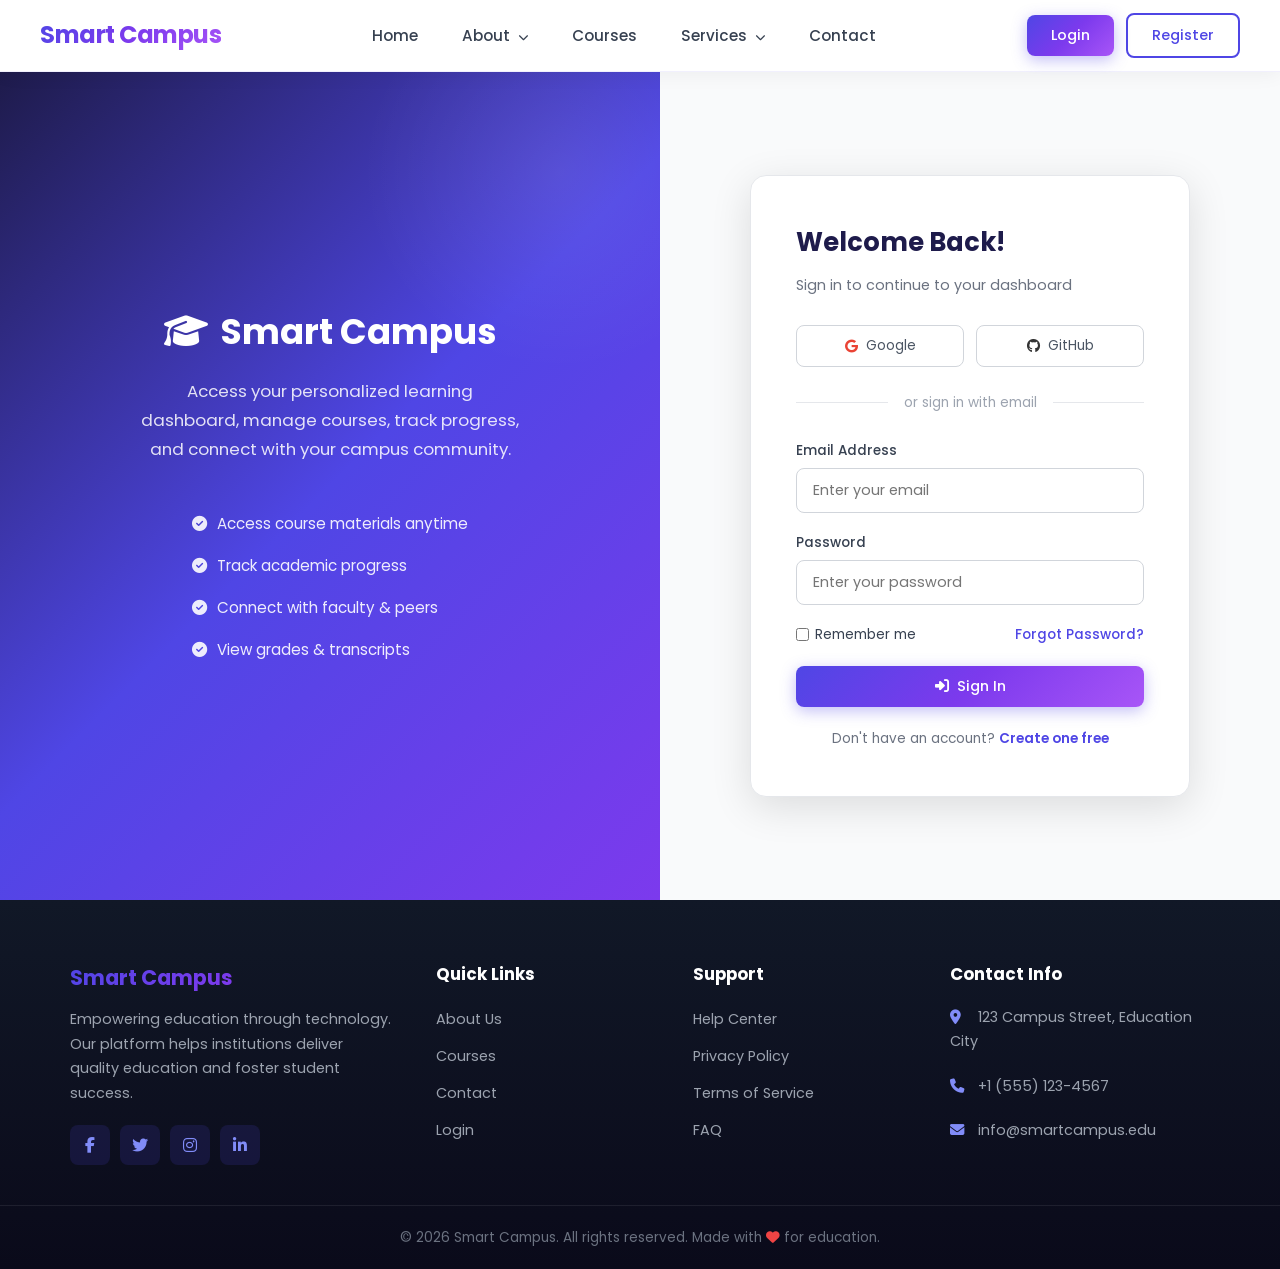
==== pages/login.html @ 4913feeb "project added" ====
<!DOCTYPE html>
<html lang="en">

<head>
    <meta charset="UTF-8">
    <meta name="viewport" content="width=device-width, initial-scale=1.0">
    <meta name="description" content="Login to Smart Campus Portal - Access your student dashboard.">
    <title>Login - Smart Campus</title>
    <link rel="stylesheet" href="../css/style.css">
    <link href="https://cdnjs.cloudflare.com/ajax/libs/font-awesome/6.5.1/css/all.min.css" rel="stylesheet">
    <link href="https://fonts.googleapis.com/css2?family=Poppins:wght@300;400;500;600;700&display=swap"
        rel="stylesheet">
</head>

<body class="auth-body">

    <!-- ============ NAVBAR ============ -->
    <header class="navbar">
        <div class="logo">Smart Campus</div>
        <nav class="nav-menu">
            <ul>
                <li><a href="../index.html">Home</a></li>
                <li class="dropdown">
                    <a href="#">About <i class="fas fa-chevron-down" style="font-size:0.65rem;margin-left:4px"></i></a>
                    <ul class="dropdown-menu">
                        <li><a href="about.html"><i class="fas fa-bullseye" style="margin-right:8px;width:16px"></i>Our
                                Mission</a></li>
                        <li><a href="about.html"><i class="fas fa-users"
                                    style="margin-right:8px;width:16px"></i>Team</a></li>
                        <li><a href="about.html"><i class="fas fa-clock"
                                    style="margin-right:8px;width:16px"></i>History</a></li>
                    </ul>
                </li>
                <li><a href="courses.html">Courses</a></li>
                <li class="dropdown">
                    <a href="#">Services <i class="fas fa-chevron-down"
                            style="font-size:0.65rem;margin-left:4px"></i></a>
                    <ul class="dropdown-menu">
                        <li><a href="dashboard.html"><i class="fas fa-th-large"
                                    style="margin-right:8px;width:16px"></i>Student Portal</a></li>
                        <li><a href="admin.html"><i class="fas fa-shield-alt"
                                    style="margin-right:8px;width:16px"></i>Admin Panel</a></li>
                        <li><a href="contact.html"><i class="fas fa-headset"
                                    style="margin-right:8px;width:16px"></i>Support</a></li>
                    </ul>
                </li>
                <li><a href="contact.html">Contact</a></li>
            </ul>
        </nav>
        <div class="nav-right">
            <a href="login.html" class="btn primary-btn">Login</a>
            <a href="register.html" class="btn outline-btn">Register</a>
        </div>
    </header>

    <!-- ============ AUTH SPLIT LAYOUT ============ -->
    <div class="auth-page">
        <div class="auth-brand">
            <h2><i class="fas fa-graduation-cap" style="margin-right:12px"></i>Smart Campus</h2>
            <p>Access your personalized learning dashboard, manage courses, track progress, and connect with your campus
                community.</p>
            <ul class="brand-features">
                <li><i class="fas fa-check-circle"></i> Access course materials anytime</li>
                <li><i class="fas fa-check-circle"></i> Track academic progress</li>
                <li><i class="fas fa-check-circle"></i> Connect with faculty &amp; peers</li>
                <li><i class="fas fa-check-circle"></i> View grades &amp; transcripts</li>
            </ul>
        </div>
        <div class="auth-form-side">
            <div class="auth-container fade-in">
                <h2>Welcome Back!</h2>
                <p class="subtitle">Sign in to continue to your dashboard</p>

                <div class="social-login">
                    <button class="social-login-btn"><i class="fab fa-google" style="color:#ea4335"></i> Google</button>
                    <button class="social-login-btn"><i class="fab fa-github" style="color:#333"></i> GitHub</button>
                </div>

                <div class="divider">or sign in with email</div>

                <form action="dashboard.html">
                    <div class="form-group">
                        <label>Email Address</label>
                        <input type="email" placeholder="Enter your email" required>
                    </div>
                    <div class="form-group">
                        <label>Password</label>
                        <input type="password" placeholder="Enter your password" required>
                    </div>
                    <div class="form-options">
                        <label style="display:flex;align-items:center;gap:6px;cursor:pointer"><input type="checkbox">
                            Remember me</label>
                        <a href="#">Forgot Password?</a>
                    </div>
                    <button type="submit" class="btn primary-btn" style="width:100%">
                        <i class="fas fa-sign-in-alt"></i> Sign In
                    </button>
                    <p class="redirect-text">Don't have an account? <a href="register.html">Create one free</a></p>
                </form>
            </div>
        </div>
    </div>

    <!-- ============ FOOTER ============ -->
    <footer class="footer">
        <div class="footer-content">
            <div class="footer-section">
                <h3>Smart Campus</h3>
                <p>Empowering education through technology. Our platform helps institutions deliver quality education
                    and foster student success.</p>
                <div class="social-links">
                    <a href="#" class="social-icon"><i class="fab fa-facebook-f"></i></a>
                    <a href="#" class="social-icon"><i class="fab fa-twitter"></i></a>
                    <a href="#" class="social-icon"><i class="fab fa-instagram"></i></a>
                    <a href="#" class="social-icon"><i class="fab fa-linkedin-in"></i></a>
                </div>
            </div>
            <div class="footer-section">
                <h4>Quick Links</h4>
                <ul>
                    <li><a href="about.html">About Us</a></li>
                    <li><a href="courses.html">Courses</a></li>
                    <li><a href="contact.html">Contact</a></li>
                    <li><a href="login.html">Login</a></li>
                </ul>
            </div>
            <div class="footer-section">
                <h4>Support</h4>
                <ul>
                    <li><a href="#">Help Center</a></li>
                    <li><a href="#">Privacy Policy</a></li>
                    <li><a href="#">Terms of Service</a></li>
                    <li><a href="#">FAQ</a></li>
                </ul>
            </div>
            <div class="footer-section">
                <h4>Contact Info</h4>
                <p><i class="fas fa-map-marker-alt"></i> 123 Campus Street, Education City</p>
                <p><i class="fas fa-phone"></i> +1 (555) 123-4567</p>
                <p><i class="fas fa-envelope"></i> info@smartcampus.edu</p>
            </div>
        </div>
        <div class="footer-bottom">
            <p>&copy; 2026 Smart Campus. All rights reserved. Made with <i class="fas fa-heart"
                    style="color:#ef4444"></i> for education.</p>
        </div>
    </footer>

</body>

</html>
---- css/style.css ----
/* ================= CSS VARIABLES & DESIGN TOKENS ================= */
:root {
    --primary: #4f46e5;
    --primary-dark: #4338ca;
    --primary-light: #818cf8;
    --secondary: #7c3aed;
    --accent: #10b981;
    --accent-light: #34d399;
    --warning: #f59e0b;
    --danger: #ef4444;
    --dark: #1e1b4b;
    --dark-2: #312e81;
    --gray-900: #111827;
    --gray-800: #1f2937;
    --gray-700: #374151;
    --gray-600: #4b5563;
    --gray-500: #6b7280;
    --gray-400: #9ca3af;
    --gray-300: #d1d5db;
    --gray-200: #e5e7eb;
    --gray-100: #f3f4f6;
    --gray-50: #f9fafb;
    --white: #ffffff;
    --gradient-primary: linear-gradient(135deg, #4f46e5 0%, #7c3aed 50%, #a855f7 100%);
    --gradient-hero: linear-gradient(135deg, #1e1b4b 0%, #4f46e5 50%, #7c3aed 100%);
    --gradient-card: linear-gradient(135deg, #667eea 0%, #764ba2 100%);
    --shadow-sm: 0 1px 3px rgba(0,0,0,0.08);
    --shadow-md: 0 4px 15px rgba(0,0,0,0.1);
    --shadow-lg: 0 10px 40px rgba(0,0,0,0.12);
    --shadow-xl: 0 20px 60px rgba(0,0,0,0.15);
    --shadow-glow: 0 0 30px rgba(79,70,229,0.3);
    --radius-sm: 8px;
    --radius-md: 12px;
    --radius-lg: 16px;
    --radius-xl: 24px;
    --radius-full: 50%;
    --transition: all 0.3s cubic-bezier(0.4, 0, 0.2, 1);
}

/* ================= RESET & BASE ================= */
*, *::before, *::after { margin: 0; padding: 0; box-sizing: border-box; }
html { scroll-behavior: smooth; }
body {
    font-family: 'Poppins', sans-serif;
    background: var(--gray-50);
    color: var(--gray-700);
    line-height: 1.7;
    overflow-x: hidden;
}
a { text-decoration: none; color: inherit; transition: var(--transition); }
ul { list-style: none; }
img { max-width: 100%; height: auto; display: block; }
.container { max-width: 1200px; margin: 0 auto; padding: 0 30px; }

/* ================= NAVBAR ================= */
.navbar {
    background: rgba(255,255,255,0.95);
    backdrop-filter: blur(20px);
    -webkit-backdrop-filter: blur(20px);
    padding: 0 40px;
    display: flex;
    justify-content: space-between;
    align-items: center;
    box-shadow: 0 1px 20px rgba(0,0,0,0.06);
    position: sticky;
    top: 0;
    z-index: 1000;
    height: 72px;
    border-bottom: 1px solid rgba(79,70,229,0.08);
}
.logo {
    font-size: 1.5rem;
    font-weight: 700;
    background: var(--gradient-primary);
    -webkit-background-clip: text;
    -webkit-text-fill-color: transparent;
    background-clip: text;
    letter-spacing: -0.5px;
}
.nav-menu ul { display: flex; gap: 8px; align-items: center; }
.nav-menu > ul > li > a {
    display: block;
    padding: 8px 18px;
    font-weight: 500;
    color: var(--gray-700);
    border-radius: var(--radius-sm);
    font-size: 0.95rem;
    position: relative;
}
.nav-menu > ul > li > a:hover,
.nav-menu > ul > li > a.active {
    color: var(--primary);
    background: rgba(79,70,229,0.06);
}
/* Dropdown */
.dropdown { position: relative; }
.dropdown-menu {
    position: absolute;
    top: calc(100% + 8px);
    left: 0;
    background: var(--white);
    min-width: 200px;
    box-shadow: var(--shadow-lg);
    border-radius: var(--radius-md);
    opacity: 0;
    visibility: hidden;
    transform: translateY(-8px);
    transition: var(--transition);
    z-index: 1001;
    padding: 8px 0;
    border: 1px solid var(--gray-200);
}
.dropdown:hover .dropdown-menu {
    opacity: 1; visibility: visible; transform: translateY(0);
}
.dropdown-menu li a {
    display: block;
    padding: 10px 20px;
    color: var(--gray-600);
    font-size: 0.9rem;
    font-weight: 400;
    border-left: 3px solid transparent;
    transition: var(--transition);
}
.dropdown-menu li a:hover {
    background: var(--gray-50);
    color: var(--primary);
    border-left-color: var(--primary);
}
.nav-right { display: flex; gap: 12px; align-items: center; }
.profile-img { width: 36px; height: 36px; border-radius: var(--radius-full); border: 2px solid var(--primary-light); }
.nav-right .fa-bell { font-size: 1.1rem; color: var(--gray-500); cursor: pointer; position: relative; }

/* ================= BUTTONS ================= */
.btn {
    display: inline-flex;
    align-items: center;
    justify-content: center;
    gap: 8px;
    padding: 10px 24px;
    border: 2px solid transparent;
    border-radius: var(--radius-sm);
    font-family: 'Poppins', sans-serif;
    font-weight: 500;
    font-size: 0.9rem;
    cursor: pointer;
    transition: var(--transition);
    text-decoration: none;
    line-height: 1.5;
    white-space: nowrap;
}
.btn:hover { transform: translateY(-2px); }
.primary-btn {
    background: var(--gradient-primary);
    color: var(--white);
    border: none;
    box-shadow: 0 4px 15px rgba(79,70,229,0.35);
}
.primary-btn:hover { box-shadow: 0 6px 25px rgba(79,70,229,0.5); }
.secondary-btn {
    background: transparent;
    border: 2px solid var(--white);
    color: var(--white);
}
.secondary-btn:hover { background: var(--white); color: var(--primary); }
.outline-btn {
    background: transparent;
    border: 2px solid var(--primary);
    color: var(--primary);
}
.outline-btn:hover { background: var(--primary); color: var(--white); }
.success-btn { background: var(--accent); color: var(--white); border: none; }
.success-btn:hover { background: #059669; }
.warning-btn { background: var(--warning); color: var(--white); border: none; }
.warning-btn:hover { background: #d97706; }
.danger-btn { background: var(--danger); color: var(--white); border: none; }
.danger-btn:hover { background: #dc2626; }
.small-btn { padding: 6px 14px; font-size: 0.8rem; border-radius: 6px; }
.ghost-btn { background: rgba(255,255,255,0.15); color: var(--white); border: 1px solid rgba(255,255,255,0.3); }
.ghost-btn:hover { background: rgba(255,255,255,0.25); }
.action-btn { width: 100%; padding: 12px 20px; }

/* ================= HERO ================= */
.hero {
    min-height: 88vh;
    display: flex;
    align-items: center;
    justify-content: space-between;
    padding: 60px 60px;
    background: var(--gradient-hero);
    color: var(--white);
    position: relative;
    overflow: hidden;
}
.hero::before {
    content: '';
    position: absolute;
    top: -50%;
    right: -20%;
    width: 700px;
    height: 700px;
    background: radial-gradient(circle, rgba(124,58,237,0.3) 0%, transparent 70%);
    border-radius: var(--radius-full);
    animation: float 8s ease-in-out infinite;
}
.hero::after {
    content: '';
    position: absolute;
    bottom: -30%;
    left: -10%;
    width: 500px;
    height: 500px;
    background: radial-gradient(circle, rgba(16,185,129,0.15) 0%, transparent 70%);
    border-radius: var(--radius-full);
    animation: float 10s ease-in-out infinite reverse;
}
.hero-content { flex: 1; max-width: 580px; position: relative; z-index: 2; animation: fadeInUp 1s ease; }
.hero-content h1 { font-size: 3.2rem; font-weight: 700; line-height: 1.2; margin-bottom: 20px; letter-spacing: -1px; }
.hero-content p { font-size: 1.15rem; opacity: 0.9; margin-bottom: 30px; font-weight: 300; line-height: 1.8; }
.hero-buttons { display: flex; gap: 16px; flex-wrap: wrap; }
.hero-image { flex: 1; text-align: center; position: relative; z-index: 2; animation: fadeInUp 1s ease 0.3s both; }
.hero-image img { max-width: 90%; border-radius: var(--radius-lg); box-shadow: var(--shadow-xl); }

/* ================= STATS BAR ================= */
.stats-bar { background: var(--white); padding: 50px 0; box-shadow: var(--shadow-sm); }
.stats-grid { display: grid; grid-template-columns: repeat(4, 1fr); gap: 30px; text-align: center; }
.stat-item h3 { font-size: 2.5rem; font-weight: 700; background: var(--gradient-primary); -webkit-background-clip: text; -webkit-text-fill-color: transparent; background-clip: text; }
.stat-item p { color: var(--gray-500); font-weight: 500; margin-top: 4px; }

/* ================= FEATURES ================= */
.features { padding: 80px 0; background: var(--gray-50); }
.section-header { text-align: center; margin-bottom: 50px; }
.section-header h2 { font-size: 2.2rem; font-weight: 700; color: var(--dark); margin-bottom: 12px; }
.section-header p { color: var(--gray-500); font-size: 1.05rem; max-width: 600px; margin: 0 auto; }
.features-grid { display: grid; grid-template-columns: repeat(auto-fit, minmax(300px, 1fr)); gap: 30px; }
.feature-card {
    background: var(--white);
    padding: 35px 30px;
    border-radius: var(--radius-lg);
    box-shadow: var(--shadow-sm);
    text-align: center;
    transition: var(--transition);
    border: 1px solid var(--gray-200);
    position: relative;
    overflow: hidden;
}
.feature-card::before {
    content: '';
    position: absolute;
    top: 0; left: 0; right: 0;
    height: 4px;
    background: var(--gradient-primary);
    transform: scaleX(0);
    transition: var(--transition);
}
.feature-card:hover::before { transform: scaleX(1); }
.feature-card:hover { transform: translateY(-8px); box-shadow: var(--shadow-lg); border-color: transparent; }
.feature-card .icon-wrap {
    width: 70px; height: 70px; border-radius: var(--radius-md);
    display: flex; align-items: center; justify-content: center;
    margin: 0 auto 20px; font-size: 1.6rem;
}
.icon-wrap.blue { background: rgba(79,70,229,0.1); color: var(--primary); }
.icon-wrap.green { background: rgba(16,185,129,0.1); color: var(--accent); }
.icon-wrap.purple { background: rgba(124,58,237,0.1); color: var(--secondary); }
.icon-wrap.orange { background: rgba(245,158,11,0.1); color: var(--warning); }
.feature-card h3 { font-size: 1.2rem; font-weight: 600; color: var(--dark); margin-bottom: 10px; }
.feature-card p { color: var(--gray-500); font-size: 0.95rem; line-height: 1.7; }

/* ================= TESTIMONIALS ================= */
.testimonials { padding: 80px 0; background: var(--white); }
.testimonials-grid { display: grid; grid-template-columns: repeat(auto-fit, minmax(320px, 1fr)); gap: 30px; }
.testimonial-card {
    background: var(--gray-50);
    padding: 30px;
    border-radius: var(--radius-lg);
    border: 1px solid var(--gray-200);
    transition: var(--transition);
    position: relative;
}
.testimonial-card:hover { box-shadow: var(--shadow-md); transform: translateY(-4px); }
.testimonial-card .quote-icon { font-size: 2rem; color: var(--primary-light); margin-bottom: 15px; opacity: 0.5; }
.testimonial-card p { color: var(--gray-600); font-style: italic; margin-bottom: 20px; line-height: 1.8; }
.testimonial-author { display: flex; align-items: center; gap: 12px; }
.testimonial-author img { width: 45px; height: 45px; border-radius: var(--radius-full); }
.testimonial-author h4 { font-size: 0.95rem; color: var(--dark); }
.testimonial-author span { font-size: 0.8rem; color: var(--gray-500); }

/* ================= CTA BANNER ================= */
.cta-banner {
    padding: 80px 0;
    background: var(--gradient-hero);
    color: var(--white);
    text-align: center;
}
.cta-banner h2 { font-size: 2.2rem; font-weight: 700; margin-bottom: 15px; }
.cta-banner p { font-size: 1.1rem; opacity: 0.9; margin-bottom: 30px; max-width: 600px; margin-left: auto; margin-right: auto; }
.cta-buttons { display: flex; gap: 16px; justify-content: center; flex-wrap: wrap; }

/* ================= FAQ / ACCORDION ================= */
.faq { padding: 80px 0; background: var(--gray-50); }
.accordion { max-width: 780px; margin: 0 auto; }
.accordion-item {
    margin-bottom: 12px;
    border: 1px solid var(--gray-200);
    border-radius: var(--radius-md);
    overflow: hidden;
    background: var(--white);
    transition: var(--transition);
}
.accordion-item:hover { border-color: var(--primary-light); }
.accordion-item input[type="checkbox"] { display: none; }
.accordion-header {
    display: flex;
    align-items: center;
    justify-content: space-between;
    width: 100%;
    padding: 18px 24px;
    background: var(--white);
    border: none;
    text-align: left;
    cursor: pointer;
    font-size: 1rem;
    font-weight: 500;
    color: var(--dark);
    transition: var(--transition);
}
.accordion-header:hover { background: var(--gray-50); }
.accordion-header::after {
    content: '+';
    font-size: 1.4rem;
    font-weight: 300;
    color: var(--primary);
    transition: var(--transition);
    flex-shrink: 0;
    margin-left: 16px;
}
.accordion-item input[type="checkbox"]:checked ~ .accordion-header::after {
    content: '−';
    transform: rotate(180deg);
}
.accordion-item input[type="checkbox"]:checked ~ .accordion-header {
    background: rgba(79,70,229,0.04);
    color: var(--primary);
}
.accordion-content {
    max-height: 0;
    overflow: hidden;
    transition: max-height 0.4s ease;
}
.accordion-item input[type="checkbox"]:checked ~ .accordion-content {
    max-height: 300px;
}
.accordion-content p { padding: 0 24px 20px; color: var(--gray-600); line-height: 1.8; }

/* ================= FOOTER ================= */
.footer {
    background: linear-gradient(180deg, var(--gray-900) 0%, #0a0a1a 100%);
    color: var(--gray-300);
    padding: 60px 0 0;
}
.footer-content {
    display: grid;
    grid-template-columns: 1.5fr 1fr 1fr 1.2fr;
    gap: 40px;
    max-width: 1200px;
    margin: 0 auto;
    padding: 0 30px 40px;
}
.footer-section h3 {
    font-size: 1.3rem;
    margin-bottom: 12px;
    background: var(--gradient-primary);
    -webkit-background-clip: text;
    -webkit-text-fill-color: transparent;
    background-clip: text;
}
.footer-section > p { font-size: 0.9rem; line-height: 1.7; margin-bottom: 20px; color: var(--gray-400); }
.footer-section h4 { color: var(--white); margin-bottom: 16px; font-size: 1.05rem; }
.footer-section ul li { margin-bottom: 10px; }
.footer-section ul li a { color: var(--gray-400); font-size: 0.9rem; transition: var(--transition); }
.footer-section ul li a:hover { color: var(--primary-light); padding-left: 6px; }
.footer-section p i { color: var(--primary-light); margin-right: 8px; width: 16px; }
.social-links { display: flex; gap: 10px; margin-top: 16px; }
.social-icon {
    width: 40px; height: 40px;
    background: rgba(79,70,229,0.15);
    color: var(--primary-light);
    display: flex; align-items: center; justify-content: center;
    border-radius: var(--radius-sm);
    font-size: 1rem;
    transition: var(--transition);
}
.social-icon:hover {
    background: var(--primary);
    color: var(--white);
    transform: translateY(-3px);
    box-shadow: 0 5px 15px rgba(79,70,229,0.4);
}
.footer-bottom {
    text-align: center;
    padding: 20px 30px;
    border-top: 1px solid rgba(255,255,255,0.08);
    font-size: 0.85rem;
    color: var(--gray-500);
}

/* ================= AUTH PAGES ================= */
.auth-body { background: var(--gray-50); }
.auth-page { min-height: calc(100vh - 72px); display: flex; }
.auth-brand {
    flex: 1;
    background: var(--gradient-hero);
    display: flex;
    flex-direction: column;
    align-items: center;
    justify-content: center;
    color: var(--white);
    padding: 60px;
    text-align: center;
    position: relative;
    overflow: hidden;
}
.auth-brand::before {
    content: '';
    position: absolute;
    width: 400px; height: 400px;
    background: radial-gradient(circle, rgba(255,255,255,0.08) 0%, transparent 70%);
    border-radius: var(--radius-full);
    top: -100px; right: -100px;
}
.auth-brand h2 { font-size: 2.2rem; margin-bottom: 16px; font-weight: 700; }
.auth-brand p { font-size: 1.05rem; opacity: 0.85; max-width: 380px; line-height: 1.7; }
.auth-brand .brand-features { margin-top: 40px; text-align: left; }
.auth-brand .brand-features li { padding: 8px 0; font-size: 0.95rem; opacity: 0.9; display: flex; align-items: center; gap: 10px; }
.auth-form-side {
    flex: 1;
    display: flex;
    align-items: center;
    justify-content: center;
    padding: 40px;
}
.auth-container {
    background: var(--white);
    padding: 45px;
    width: 100%;
    max-width: 440px;
    border-radius: var(--radius-lg);
    box-shadow: var(--shadow-lg);
    border: 1px solid var(--gray-200);
}
.auth-container h2 { font-size: 1.6rem; font-weight: 700; color: var(--dark); margin-bottom: 8px; }
.auth-container .subtitle { color: var(--gray-500); margin-bottom: 28px; font-size: 0.9rem; }
.social-login { display: flex; gap: 12px; margin-bottom: 24px; }
.social-login-btn {
    flex: 1; display: flex; align-items: center; justify-content: center; gap: 8px;
    padding: 10px; border: 1px solid var(--gray-300); border-radius: var(--radius-sm);
    background: var(--white); cursor: pointer; font-family: 'Poppins', sans-serif;
    font-size: 0.85rem; color: var(--gray-600); transition: var(--transition);
}
.social-login-btn:hover { background: var(--gray-50); border-color: var(--primary); }
.divider { display: flex; align-items: center; gap: 16px; margin-bottom: 24px; color: var(--gray-400); font-size: 0.85rem; }
.divider::before, .divider::after { content: ''; flex: 1; height: 1px; background: var(--gray-200); }

/* ================= FORMS ================= */
.form-group { margin-bottom: 18px; }
.form-group label { display: block; font-size: 0.85rem; font-weight: 500; color: var(--gray-700); margin-bottom: 6px; }
.form-group input,
.form-group select,
.form-group textarea {
    width: 100%;
    padding: 11px 16px;
    border: 1.5px solid var(--gray-300);
    border-radius: var(--radius-sm);
    font-family: 'Poppins', sans-serif;
    font-size: 0.9rem;
    color: var(--gray-700);
    background: var(--white);
    transition: var(--transition);
    outline: none;
}
.form-group input:focus,
.form-group select:focus,
.form-group textarea:focus {
    border-color: var(--primary);
    box-shadow: 0 0 0 3px rgba(79,70,229,0.1);
}
.form-group textarea { resize: vertical; min-height: 100px; }
.form-row { display: grid; grid-template-columns: 1fr 1fr; gap: 16px; }
.form-options { display: flex; justify-content: space-between; align-items: center; margin-bottom: 20px; font-size: 0.85rem; }
.form-options a { color: var(--primary); font-weight: 500; }
.form-options a:hover { text-decoration: underline; }
.redirect-text { text-align: center; margin-top: 20px; font-size: 0.85rem; color: var(--gray-500); }
.redirect-text a { color: var(--primary); font-weight: 600; }
.radio-group { display: flex; gap: 20px; margin-top: 6px; }
.radio-group label { display: flex; align-items: center; gap: 6px; font-size: 0.9rem; cursor: pointer; }
.checkbox-group label { display: flex; align-items: center; gap: 8px; font-size: 0.85rem; cursor: pointer; }

/* ================= PAGE HERO BANNERS ================= */
.about-hero, .contact-hero, .courses-hero {
    background: var(--gradient-hero);
    color: var(--white);
    padding: 90px 0 70px;
    text-align: center;
    position: relative;
    overflow: hidden;
}
.about-hero::before, .contact-hero::before, .courses-hero::before {
    content: '';
    position: absolute;
    width: 500px; height: 500px;
    background: radial-gradient(circle, rgba(255,255,255,0.05) 0%, transparent 70%);
    border-radius: var(--radius-full);
    top: -200px; right: -100px;
}
.about-hero h1, .contact-hero h1, .courses-hero h1 { font-size: 2.8rem; font-weight: 700; margin-bottom: 12px; }
.about-hero p, .contact-hero p, .courses-hero p { font-size: 1.1rem; opacity: 0.85; max-width: 600px; margin: 0 auto; }

/* ================= ABOUT PAGE ================= */
.mission { padding: 80px 0; background: var(--white); }
.mission-content { display: grid; grid-template-columns: 1fr 1fr; gap: 60px; align-items: center; }
.mission-text h2 { font-size: 2rem; color: var(--dark); margin-bottom: 16px; }
.mission-text > p { color: var(--gray-600); line-height: 1.8; margin-bottom: 20px; }
.mission-text ul { padding-left: 0; }
.mission-text li {
    padding: 8px 0;
    padding-left: 28px;
    position: relative;
    color: var(--gray-600);
}
.mission-text li::before {
    content: '✓';
    position: absolute;
    left: 0;
    color: var(--accent);
    font-weight: 700;
}
.mission-image img { width: 100%; border-radius: var(--radius-lg); box-shadow: var(--shadow-lg); }

/* Timeline */
.timeline-section { padding: 80px 0; background: var(--gray-50); }
.timeline { max-width: 700px; margin: 0 auto; position: relative; padding-left: 40px; }
.timeline::before {
    content: '';
    position: absolute;
    left: 15px; top: 0; bottom: 0;
    width: 3px;
    background: var(--gradient-primary);
    border-radius: 3px;
}
.timeline-item { position: relative; margin-bottom: 35px; }
.timeline-item::before {
    content: '';
    position: absolute;
    left: -33px; top: 6px;
    width: 14px; height: 14px;
    background: var(--primary);
    border-radius: var(--radius-full);
    border: 3px solid var(--white);
    box-shadow: var(--shadow-sm);
}
.timeline-item h3 { font-size: 1.1rem; color: var(--dark); margin-bottom: 4px; }
.timeline-item .year { font-size: 0.8rem; color: var(--primary); font-weight: 600; margin-bottom: 6px; display: inline-block; }
.timeline-item p { color: var(--gray-500); font-size: 0.9rem; }

/* Team */
.team { padding: 80px 0; background: var(--white); }
.team-grid { display: grid; grid-template-columns: repeat(auto-fit, minmax(260px, 1fr)); gap: 30px; }
.team-member {
    background: var(--white);
    padding: 35px 25px;
    border-radius: var(--radius-lg);
    box-shadow: var(--shadow-sm);
    text-align: center;
    transition: var(--transition);
    border: 1px solid var(--gray-200);
}
.team-member:hover { transform: translateY(-8px); box-shadow: var(--shadow-lg); border-color: transparent; }
.team-member img { width: 100px; height: 100px; border-radius: var(--radius-full); margin: 0 auto 16px; border: 4px solid var(--gray-100); }
.team-member h3 { font-size: 1.1rem; color: var(--dark); margin-bottom: 4px; }
.team-member .role { color: var(--primary); font-weight: 500; font-size: 0.9rem; margin-bottom: 10px; }
.team-member p:last-of-type { color: var(--gray-500); font-size: 0.85rem; line-height: 1.6; }
.team-social { display: flex; gap: 8px; justify-content: center; margin-top: 14px; }
.team-social a {
    width: 32px; height: 32px;
    display: flex; align-items: center; justify-content: center;
    border-radius: var(--radius-full);
    background: var(--gray-100);
    color: var(--gray-500);
    font-size: 0.8rem;
    transition: var(--transition);
}
.team-social a:hover { background: var(--primary); color: var(--white); }

/* ================= COURSES PAGE ================= */
.courses-content { padding: 80px 0; background: var(--gray-50); }
.course-filters { display: flex; gap: 10px; justify-content: center; margin-bottom: 40px; flex-wrap: wrap; }
.filter-tag {
    padding: 8px 22px;
    border-radius: 50px;
    border: 2px solid var(--gray-300);
    color: var(--gray-600);
    font-size: 0.85rem;
    font-weight: 500;
    cursor: pointer;
    transition: var(--transition);
    background: var(--white);
}
.filter-tag:hover, .filter-tag.active-tag {
    background: var(--primary);
    color: var(--white);
    border-color: var(--primary);
}
.courses-grid { display: grid; grid-template-columns: repeat(auto-fit, minmax(340px, 1fr)); gap: 30px; }
.course-card {
    background: var(--white);
    border-radius: var(--radius-lg);
    box-shadow: var(--shadow-sm);
    overflow: hidden;
    transition: var(--transition);
    border: 1px solid var(--gray-200);
}
.course-card:hover { transform: translateY(-6px); box-shadow: var(--shadow-lg); border-color: transparent; }
.course-image {
    position: relative;
    height: 200px;
    background: var(--gradient-card);
    display: flex;
    align-items: center;
    justify-content: center;
    overflow: hidden;
}
.course-image img { width: 100%; height: 100%; object-fit: cover; }
.course-image .course-icon { font-size: 3.5rem; color: rgba(255,255,255,0.3); }
.course-category {
    position: absolute;
    top: 14px; right: 14px;
    background: var(--white);
    color: var(--primary);
    padding: 4px 14px;
    border-radius: 50px;
    font-size: 0.75rem;
    font-weight: 600;
    box-shadow: var(--shadow-sm);
}
.course-content { padding: 24px; }
.course-content h3 { font-size: 1.15rem; color: var(--dark); margin-bottom: 8px; font-weight: 600; }
.course-content p { color: var(--gray-500); font-size: 0.9rem; margin-bottom: 16px; line-height: 1.6; }
.course-meta { display: flex; justify-content: space-between; margin-bottom: 18px; font-size: 0.8rem; color: var(--gray-400); }
.course-meta span { display: flex; align-items: center; gap: 5px; }
.course-rating { color: var(--warning); font-size: 0.8rem; margin-bottom: 16px; }
.course-rating .star { color: var(--warning); }
.course-rating .star.empty { color: var(--gray-300); }

/* ================= CONTACT PAGE ================= */
.contact-content { padding: 80px 0; background: var(--white); }
.contact-grid { display: grid; grid-template-columns: 1.2fr 1fr; gap: 60px; }
.contact-form h2, .contact-info h2 { font-size: 1.6rem; color: var(--dark); margin-bottom: 24px; }
.contact-form .btn { margin-top: 8px; }
.info-item {
    display: flex;
    align-items: flex-start;
    gap: 16px;
    margin-bottom: 28px;
    padding: 20px;
    background: var(--gray-50);
    border-radius: var(--radius-md);
    border: 1px solid var(--gray-200);
    transition: var(--transition);
}
.info-item:hover { border-color: var(--primary-light); box-shadow: var(--shadow-sm); }
.info-item .info-icon {
    width: 48px; height: 48px; min-width: 48px;
    background: rgba(79,70,229,0.1);
    color: var(--primary);
    display: flex; align-items: center; justify-content: center;
    border-radius: var(--radius-sm);
    font-size: 1.2rem;
}
.info-item i { font-size: 1.2rem; color: var(--primary); margin-top: 4px; }
.info-item h3 { font-size: 1rem; color: var(--dark); margin-bottom: 4px; }
.info-item p { color: var(--gray-500); font-size: 0.9rem; margin: 0; }

/* ================= DASHBOARD ================= */
.dashboard { display: grid; grid-template-columns: 260px 1fr; min-height: calc(100vh - 72px); }
.sidebar {
    background: linear-gradient(180deg, var(--dark) 0%, #0f0a2e 100%);
    color: var(--gray-300);
    padding: 30px 0;
    overflow-y: auto;
}
.sidebar ul { padding: 0 16px; }
.sidebar li {
    padding: 12px 20px;
    cursor: pointer;
    border-radius: var(--radius-sm);
    transition: var(--transition);
    display: flex;
    align-items: center;
    gap: 12px;
    font-size: 0.9rem;
    margin-bottom: 4px;
}
.sidebar li:hover { background: rgba(79,70,229,0.15); color: var(--white); }
.sidebar li.active, .admin-dashboard .sidebar li.active {
    background: var(--primary);
    color: var(--white);
    box-shadow: 0 4px 12px rgba(79,70,229,0.4);
}
.sidebar li i { width: 20px; text-align: center; font-size: 1rem; }
.main-content { padding: 30px 35px; overflow-y: auto; background: var(--gray-50); }

/* Dashboard Cards */
.cards { display: grid; grid-template-columns: repeat(auto-fit, minmax(220px, 1fr)); gap: 20px; margin-bottom: 30px; }
.card {
    background: var(--white);
    padding: 24px;
    border-radius: var(--radius-md);
    box-shadow: var(--shadow-sm);
    text-align: center;
    transition: var(--transition);
    border: 1px solid var(--gray-200);
    position: relative;
    overflow: hidden;
}
.card::before {
    content: '';
    position: absolute;
    top: 0; left: 0; right: 0;
    height: 4px;
}
.card:nth-child(1)::before { background: var(--primary); }
.card:nth-child(2)::before { background: var(--accent); }
.card:nth-child(3)::before { background: var(--secondary); }
.card:nth-child(4)::before { background: var(--warning); }
.card:hover { transform: translateY(-4px); box-shadow: var(--shadow-md); }
.card .icon { font-size: 1.8rem; margin-bottom: 12px; }
.card .icon.blue { color: var(--primary); }
.card .icon.green { color: var(--accent); }
.card .icon.purple { color: var(--secondary); }
.card .icon.orange { color: var(--warning); }
.card h3 { font-size: 1.8rem; font-weight: 700; color: var(--dark); }
.card > p { color: var(--gray-500); font-size: 0.85rem; margin-top: 4px; }
.trend { font-size: 0.75rem; margin-top: 8px; display: inline-block; padding: 2px 10px; border-radius: 50px; }
.trend.positive { background: rgba(16,185,129,0.1); color: var(--accent); }
.trend.neutral { background: rgba(245,158,11,0.1); color: var(--warning); }
.trend.negative { background: rgba(239,68,68,0.1); color: var(--danger); }

/* ================= TABLES ================= */
.table-section { margin-top: 20px; }
.table-section h2 { font-size: 1.3rem; color: var(--dark); margin-bottom: 16px; }
table { width: 100%; border-collapse: collapse; background: var(--white); border-radius: var(--radius-md); overflow: hidden; box-shadow: var(--shadow-sm); }
thead { background: var(--gradient-primary); color: var(--white); }
th { padding: 14px 18px; text-align: left; font-weight: 500; font-size: 0.85rem; letter-spacing: 0.5px; text-transform: uppercase; }
td { padding: 14px 18px; border-bottom: 1px solid var(--gray-100); color: var(--gray-600); font-size: 0.9rem; }
tbody tr { transition: var(--transition); }
tbody tr:hover { background: rgba(79,70,229,0.02); }
tbody tr:last-child td { border-bottom: none; }
.badge { padding: 4px 12px; border-radius: 50px; font-size: 0.75rem; font-weight: 500; }
.badge.active { background: rgba(16,185,129,0.12); color: #059669; }
.badge.inactive { background: rgba(107,114,128,0.12); color: var(--gray-600); }
.table-controls { display: flex; gap: 12px; margin-bottom: 20px; flex-wrap: wrap; }
.search-input, .filter-select {
    padding: 10px 16px;
    border: 1.5px solid var(--gray-300);
    border-radius: var(--radius-sm);
    font-family: 'Poppins', sans-serif;
    font-size: 0.9rem;
    transition: var(--transition);
    outline: none;
}
.search-input:focus, .filter-select:focus { border-color: var(--primary); box-shadow: 0 0 0 3px rgba(79,70,229,0.1); }
.search-input { flex: 1; min-width: 200px; }

/* ================= ADMIN ================= */
.admin-header { margin-bottom: 24px; }
.admin-header h1 { font-size: 1.8rem; color: var(--dark); margin-bottom: 4px; }
.admin-header p { color: var(--gray-500); }
.admin-grid { display: grid; grid-template-columns: 1.8fr 1fr; gap: 24px; margin-bottom: 30px; }
.recent-activity, .quick-actions {
    background: var(--white);
    padding: 24px;
    border-radius: var(--radius-md);
    box-shadow: var(--shadow-sm);
    border: 1px solid var(--gray-200);
}
.recent-activity h2, .quick-actions h2 { font-size: 1.15rem; color: var(--dark); margin-bottom: 20px; }
.activity-list { display: flex; flex-direction: column; gap: 16px; }
.activity-item { display: flex; align-items: center; gap: 14px; padding: 10px; border-radius: var(--radius-sm); transition: var(--transition); }
.activity-item:hover { background: var(--gray-50); }
.activity-icon {
    width: 42px; height: 42px; min-width: 42px;
    background: rgba(79,70,229,0.08);
    border-radius: var(--radius-sm);
    display: flex; align-items: center; justify-content: center;
    color: var(--primary);
    font-size: 0.9rem;
}
.activity-content p { margin: 0; font-weight: 500; color: var(--dark); font-size: 0.9rem; }
.activity-content span { font-size: 0.75rem; color: var(--gray-400); }
.action-buttons { display: grid; gap: 10px; }

/* ================= CSS-ONLY MODAL ================= */
.modal-overlay {
    position: fixed;
    top: 0; left: 0; right: 0; bottom: 0;
    background: rgba(0,0,0,0.5);
    backdrop-filter: blur(4px);
    display: flex;
    align-items: center;
    justify-content: center;
    z-index: 2000;
    opacity: 0;
    visibility: hidden;
    transition: var(--transition);
}
.modal-overlay:target { opacity: 1; visibility: visible; }
.modal {
    background: var(--white);
    border-radius: var(--radius-lg);
    padding: 36px;
    width: 90%;
    max-width: 500px;
    box-shadow: var(--shadow-xl);
    transform: translateY(20px) scale(0.95);
    transition: var(--transition);
    position: relative;
}
.modal-overlay:target .modal { transform: translateY(0) scale(1); }
.modal h2 { font-size: 1.4rem; color: var(--dark); margin-bottom: 20px; }
.modal-close {
    position: absolute;
    top: 16px; right: 20px;
    font-size: 1.5rem;
    color: var(--gray-400);
    text-decoration: none;
    line-height: 1;
    transition: var(--transition);
}
.modal-close:hover { color: var(--danger); }

/* ================= ANIMATIONS ================= */
@keyframes fadeInUp { from { opacity: 0; transform: translateY(30px); } to { opacity: 1; transform: translateY(0); } }
@keyframes fadeIn { from { opacity: 0; } to { opacity: 1; } }
@keyframes slideInLeft { from { opacity: 0; transform: translateX(-40px); } to { opacity: 1; transform: translateX(0); } }
@keyframes float { 0%, 100% { transform: translateY(0); } 50% { transform: translateY(-20px); } }
@keyframes bounceIn { 0% { opacity: 0; transform: scale(0.3); } 50% { transform: scale(1.05); } 70% { transform: scale(0.9); } 100% { opacity: 1; transform: scale(1); } }
@keyframes pulse { 0%, 100% { transform: scale(1); } 50% { transform: scale(1.05); } }
.fade-in { animation: fadeInUp 0.7s ease both; }
.fade-in-delay { animation: fadeInUp 0.7s ease 0.2s both; }
.slide-in-left { animation: slideInLeft 0.8s ease both; }
.bounce-in { animation: bounceIn 1s ease both; }

/* ================= NOTIFICATION BADGE ================= */
.notification-badge {
    position: relative;
}
.notification-badge::after {
    content: '3';
    position: absolute;
    top: -8px; right: -8px;
    width: 18px; height: 18px;
    background: var(--danger);
    color: var(--white);
    font-size: 0.65rem;
    font-weight: 600;
    border-radius: var(--radius-full);
    display: flex; align-items: center; justify-content: center;
}

/* ================= RESPONSIVE ================= */
@media (max-width: 1024px) {
    .hero { padding: 40px 30px; }
    .hero-content h1 { font-size: 2.4rem; }
    .stats-grid { grid-template-columns: repeat(2, 1fr); }
    .footer-content { grid-template-columns: repeat(2, 1fr); }
    .admin-grid { grid-template-columns: 1fr; }
    .contact-grid { grid-template-columns: 1fr; }
    .mission-content { grid-template-columns: 1fr; }
    .auth-brand { display: none; }
}
@media (max-width: 768px) {
    .navbar { padding: 0 20px; flex-wrap: wrap; height: auto; padding: 12px 20px; gap: 10px; }
    .nav-menu ul { flex-wrap: wrap; justify-content: center; gap: 4px; }
    .nav-menu > ul > li > a { padding: 6px 12px; font-size: 0.85rem; }
    .hero { flex-direction: column; text-align: center; min-height: auto; padding: 50px 20px; }
    .hero-content { max-width: 100%; }
    .hero-content h1 { font-size: 2rem; }
    .hero-buttons { justify-content: center; }
    .hero-image { margin-top: 30px; }
    .stats-grid { grid-template-columns: repeat(2, 1fr); gap: 20px; }
    .features-grid, .testimonials-grid, .courses-grid, .team-grid { grid-template-columns: 1fr; }
    .footer-content { grid-template-columns: 1fr; }
    .dashboard { grid-template-columns: 1fr; }
    .sidebar { display: none; }
    .cards { grid-template-columns: 1fr 1fr; }
    .form-row { grid-template-columns: 1fr; }
    .course-filters { gap: 6px; }
    .filter-tag { padding: 6px 16px; font-size: 0.8rem; }
}
@media (max-width: 480px) {
    .stats-grid { grid-template-columns: 1fr 1fr; }
    .cards { grid-template-columns: 1fr; }
    .hero-content h1 { font-size: 1.7rem; }
    .section-header h2 { font-size: 1.6rem; }
    .nav-right { gap: 8px; }
    .btn { padding: 8px 18px; font-size: 0.85rem; }
}
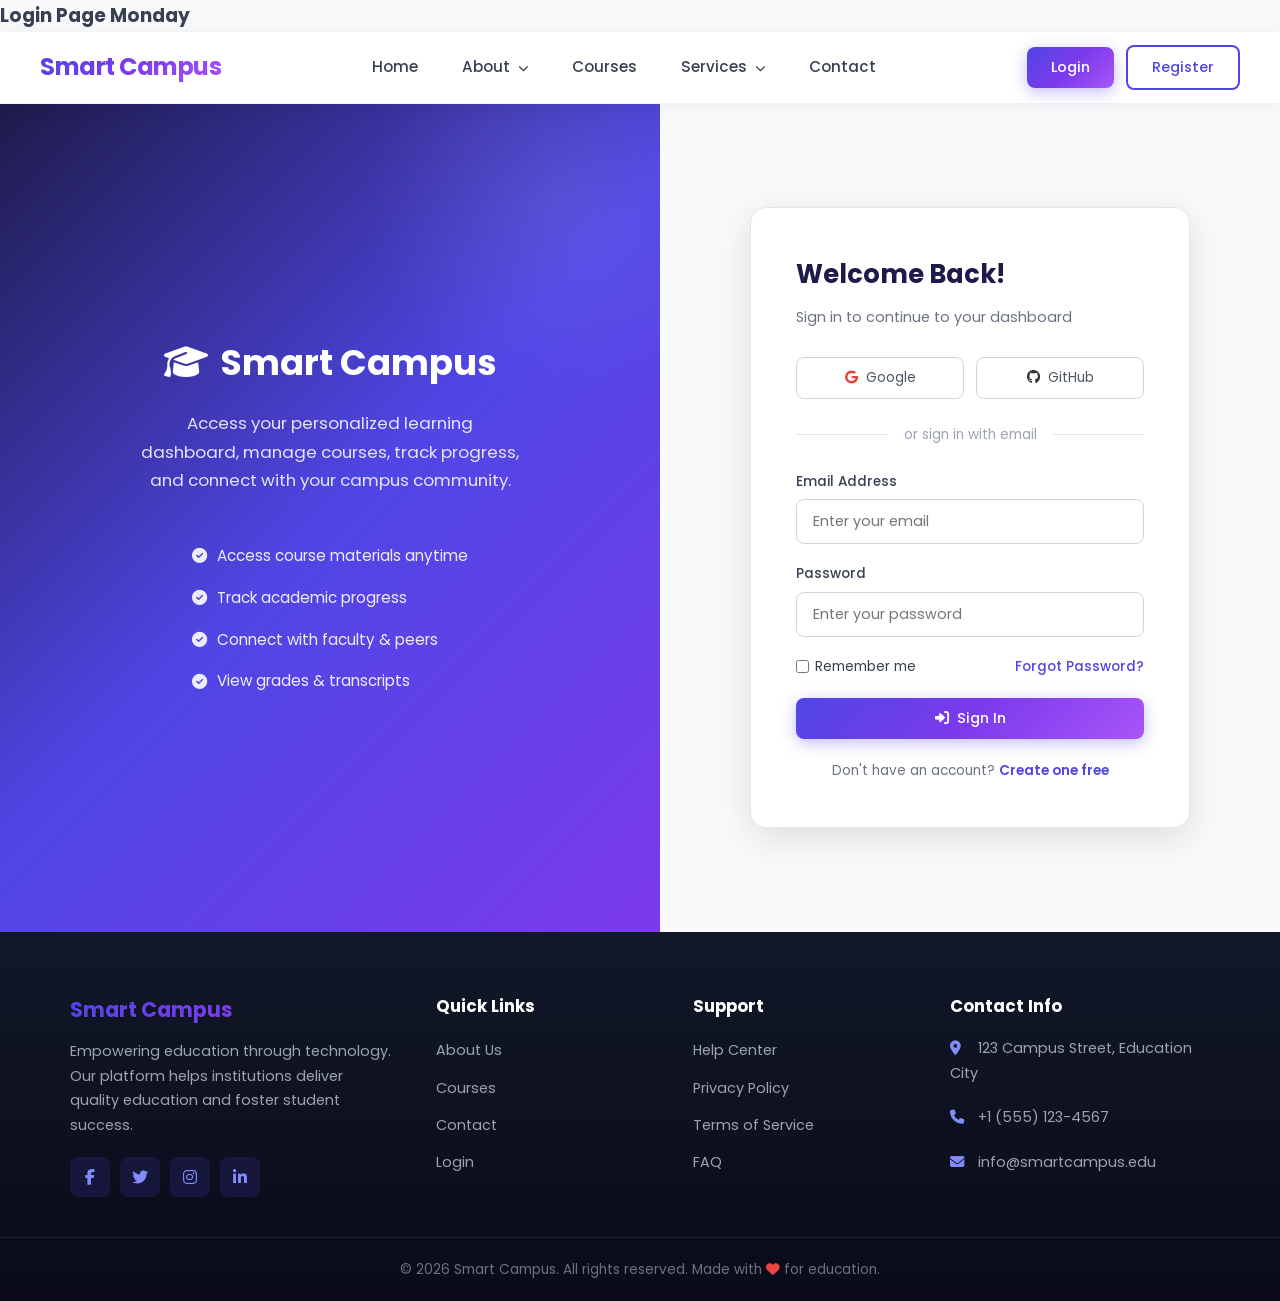
==== commit a0e80f6a: "Test" ====
--- a/pages/login.html
+++ b/pages/login.html
@@ -14,6 +14,7 @@
 
 <body class="auth-body">
 
+    <h3>Login Page Monday</h3>
     <!-- ============ NAVBAR ============ -->
     <header class="navbar">
         <div class="logo">Smart Campus</div>
